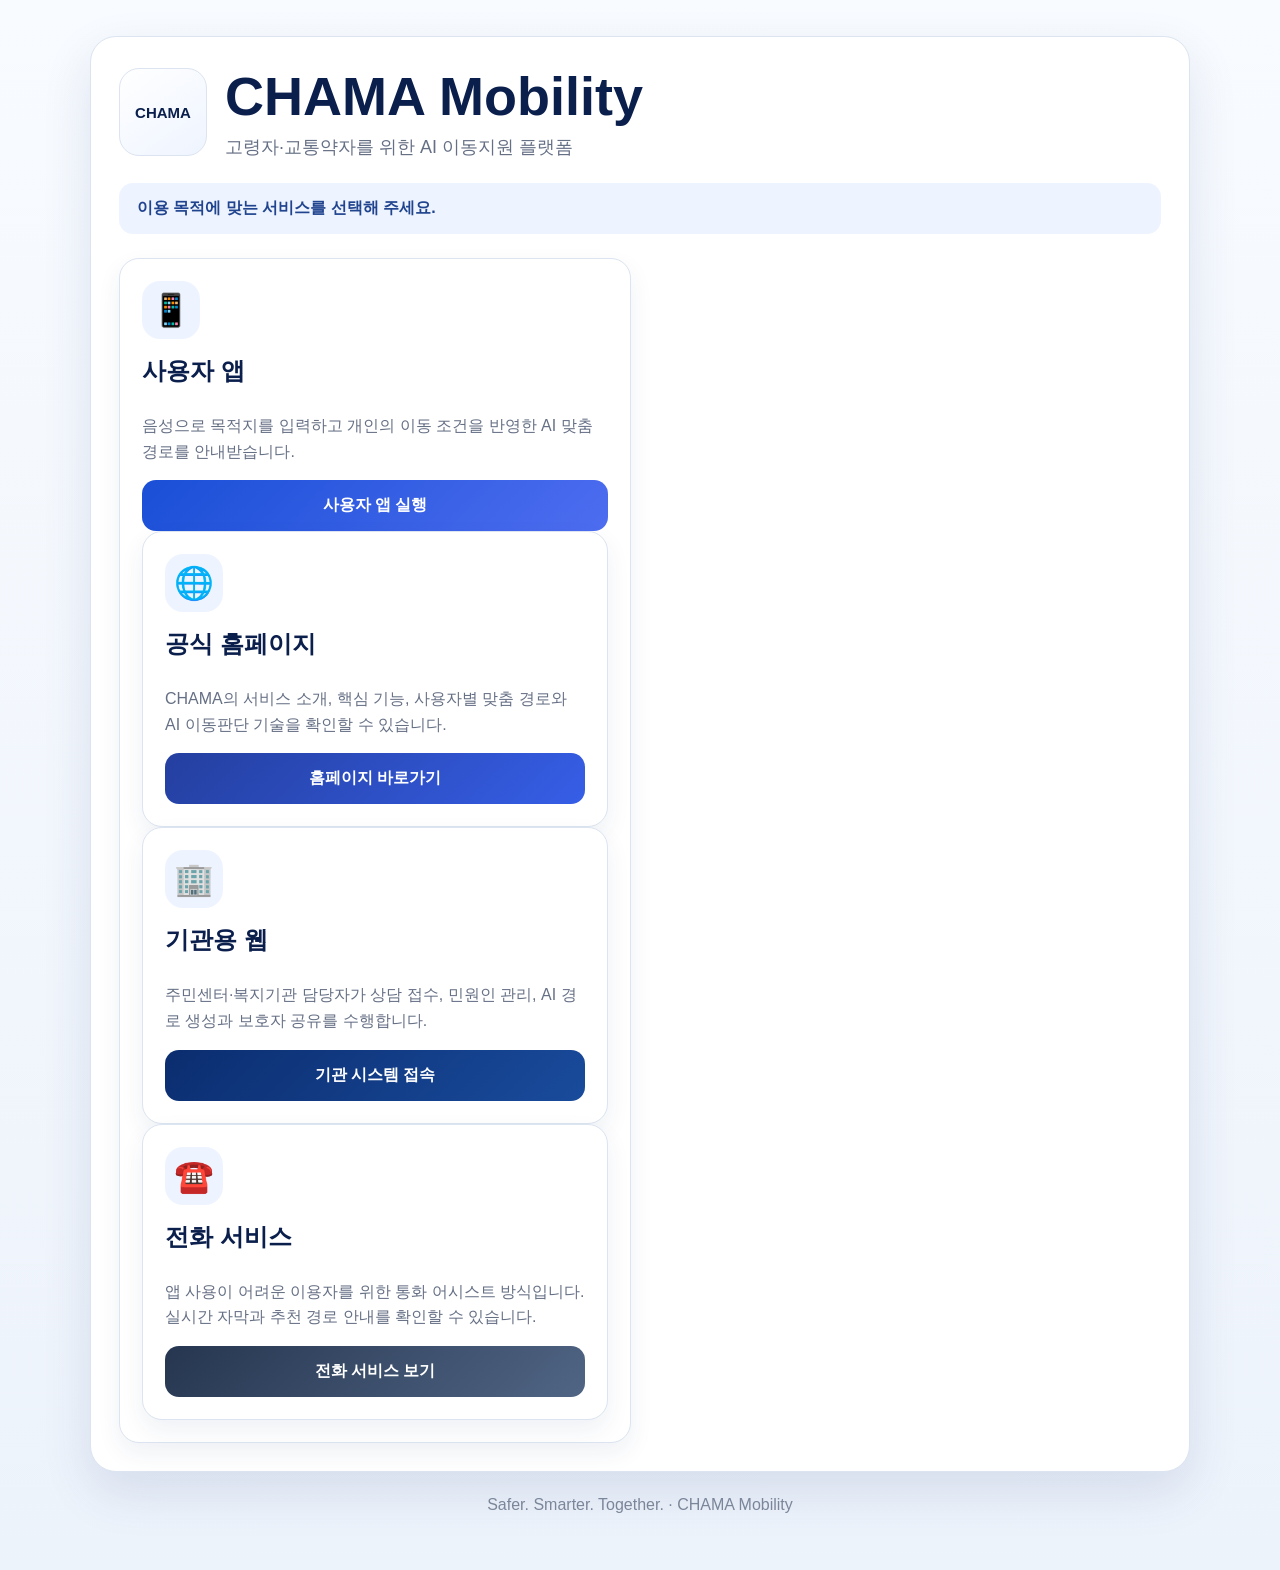
==== index.html @ bd93b7a5 "Update index.html" ====
<!doctype html>
<html lang="ko">
<head>
<meta charset="utf-8">
<meta name="viewport" content="width=device-width,initial-scale=1">
<title>CHAMA Mobility 서비스 선택</title>
<style>
:root{
  --navy:#0b1f4d;--blue:#194fd6;--blue2:#4e6df0;
  --bg:#f3f7fc;--line:#dbe4f0;--text:#17223b;--muted:#667085;
}
*{box-sizing:border-box}
body{
  margin:0;
  font-family:Arial,"Noto Sans KR",sans-serif;
  background:linear-gradient(180deg,#f8fbff,#edf3fb);
  color:var(--text);
}
.wrap{width:min(1100px,92vw);margin:0 auto;padding:36px 0 56px}
.hero{
  background:#fff;border:1px solid var(--line);border-radius:26px;padding:28px;
  box-shadow:0 20px 50px rgba(30,60,120,.12)
}
.brand{display:flex;align-items:center;gap:18px}
.logo{
  width:88px;height:88px;border-radius:20px;border:1px solid var(--line);
  background:linear-gradient(145deg,#fff,#eef4ff);
  display:grid;place-items:center;color:var(--navy);font-weight:900;font-size:15px;
}
h1{margin:0;color:var(--navy);font-size:clamp(32px,5vw,54px)}
.sub{margin:8px 0 0;color:var(--muted);font-size:18px}
.notice{
  margin-top:24px;background:#eef4ff;color:#21448f;
  padding:15px 18px;border-radius:14px;font-weight:700
}
.grid{
  display:grid;grid-template-columns:repeat(2,1fr);
  gap:18px;margin-top:24px
}
.card{
  background:#fff;border:1px solid var(--line);border-radius:20px;padding:22px;
  display:flex;flex-direction:column;min-height:270px;
  box-shadow:0 10px 24px rgba(30,60,120,.07)
}
.icon{
  font-size:32px;width:58px;height:58px;border-radius:18px;
  background:#eef4ff;display:grid;place-items:center;margin-bottom:16px
}
h2{margin:0 0 10px;color:var(--navy)}
p{color:var(--muted);line-height:1.6}
.btn{
  margin-top:auto;display:inline-flex;justify-content:center;align-items:center;
  text-decoration:none;border:0;border-radius:14px;padding:15px 16px;
  font-weight:800;font-size:16px;color:#fff;
  background:linear-gradient(135deg,var(--blue),var(--blue2));cursor:pointer
}
.btn.admin{background:linear-gradient(135deg,#0b2d6f,#194b9c)}
.btn.phone{background:linear-gradient(135deg,#263650,#506584)}
.btn.home{background:linear-gradient(135deg,#243f9f,#365ee7)}
.phone-panel{
  display:none;margin-top:24px;background:#fff;border:1px solid var(--line);
  border-radius:20px;padding:22px
}
.phone-panel.open{display:block}
.call-demo{
  background:#f7f9fd;border:1px solid var(--line);border-radius:18px;
  padding:22px;display:grid;gap:12px
}
.bubble{padding:14px 16px;border-radius:14px;max-width:82%;line-height:1.5}
.ai{background:#eaf1ff;color:#173b86}
.user{background:#f1f3f7;margin-left:auto;color:#344054}
.close{
  margin-top:14px;border:0;border-radius:12px;padding:12px 16px;
  background:#eef2f8;font-weight:700;cursor:pointer
}
footer{text-align:center;color:#7a8699;margin-top:24px}
@media(max-width:820px){
  .grid{grid-template-columns:1fr}
  .brand{align-items:flex-start}
  .logo{width:72px;height:72px}
}
</style>
</head>
<body>
<main class="wrap">
<section class="hero">
  <div class="brand">
    <div class="logo">CHAMA</div>
    <div>
      <h1>CHAMA Mobility</h1>
      <div class="sub">고령자·교통약자를 위한 AI 이동지원 플랫폼</div>
    </div>
  </div>

  <div class="notice">이용 목적에 맞는 서비스를 선택해 주세요.</div>

  <div class="grid">
    <article class="card">
      <div class="icon">📱</div>
      <h2>사용자 앱</h2>
      <p>음성으로 목적지를 입력하고 개인의 이동 조건을 반영한 AI 맞춤 경로를 안내받습니다.</p>
      <a class="btn" href="https://remix-0807-6005.ai.studio" target="_blank" rel="noopener">사용자 앱 실행</a>

    <article class="card">
      <div class="icon">🌐</div>
      <h2>공식 홈페이지</h2>
      <p>CHAMA의 서비스 소개, 핵심 기능, 사용자별 맞춤 경로와 AI 이동판단 기술을 확인할 수 있습니다.</p>
      <a class="btn home" href="https://qhtjd3754-hub.github.io/CHAMA-homepage/" target="_blank" rel="noopener">홈페이지 바로가기</a>
    </article>

    <article class="card">
      <div class="icon">🏢</div>
      <h2>기관용 웹</h2>
      <p>주민센터·복지기관 담당자가 상담 접수, 민원인 관리, AI 경로 생성과 보호자 공유를 수행합니다.</p>
     <a class="btn admin" href="https://chama-ai-0810.ai.studio" target="_blank" rel="noopener">기관 시스템 접속</a>
    </article>

    <article class="card">
      <div class="icon">☎️</div>
      <h2>전화 서비스</h2>
      <p>앱 사용이 어려운 이용자를 위한 통화 어시스트 방식입니다. 실시간 자막과 추천 경로 안내를 확인할 수 있습니다.</p>
      <button class="btn phone" id="showPhone" type="button">전화 서비스 보기</button>
    </article>
  </div>

<section class="phone-panel" id="phonePanel">
  <h2>전화 서비스 이용 예시</h2>

  <div style="text-align:center;padding:20px;">
    <img src="call-assist.png"
         alt="통화 어시스트"
         style="max-width:100%;border-radius:18px;box-shadow:0 8px 24px rgba(0,0,0,.15);">

    <p style="margin-top:20px;font-size:17px;line-height:1.7;">
      통화 중 '통화 어시스트' 버튼을 누르면 실시간 자막,
      대화 요약, 추천 경로를 한 화면에서 확인할 수 있습니다.
    </p>

    <button class="close" id="hidePhone" type="button">닫기</button>
  </div>
</section>
</section>

<footer>Safer. Smarter. Together. · CHAMA Mobility</footer>
</main>

<script>
const panel=document.getElementById('phonePanel');
document.getElementById('showPhone').onclick=()=>{
  panel.classList.add('open');
  panel.scrollIntoView({behavior:'smooth'});
};
document.getElementById('hidePhone').onclick=()=>panel.classList.remove('open');
</script>
</body>
</html>
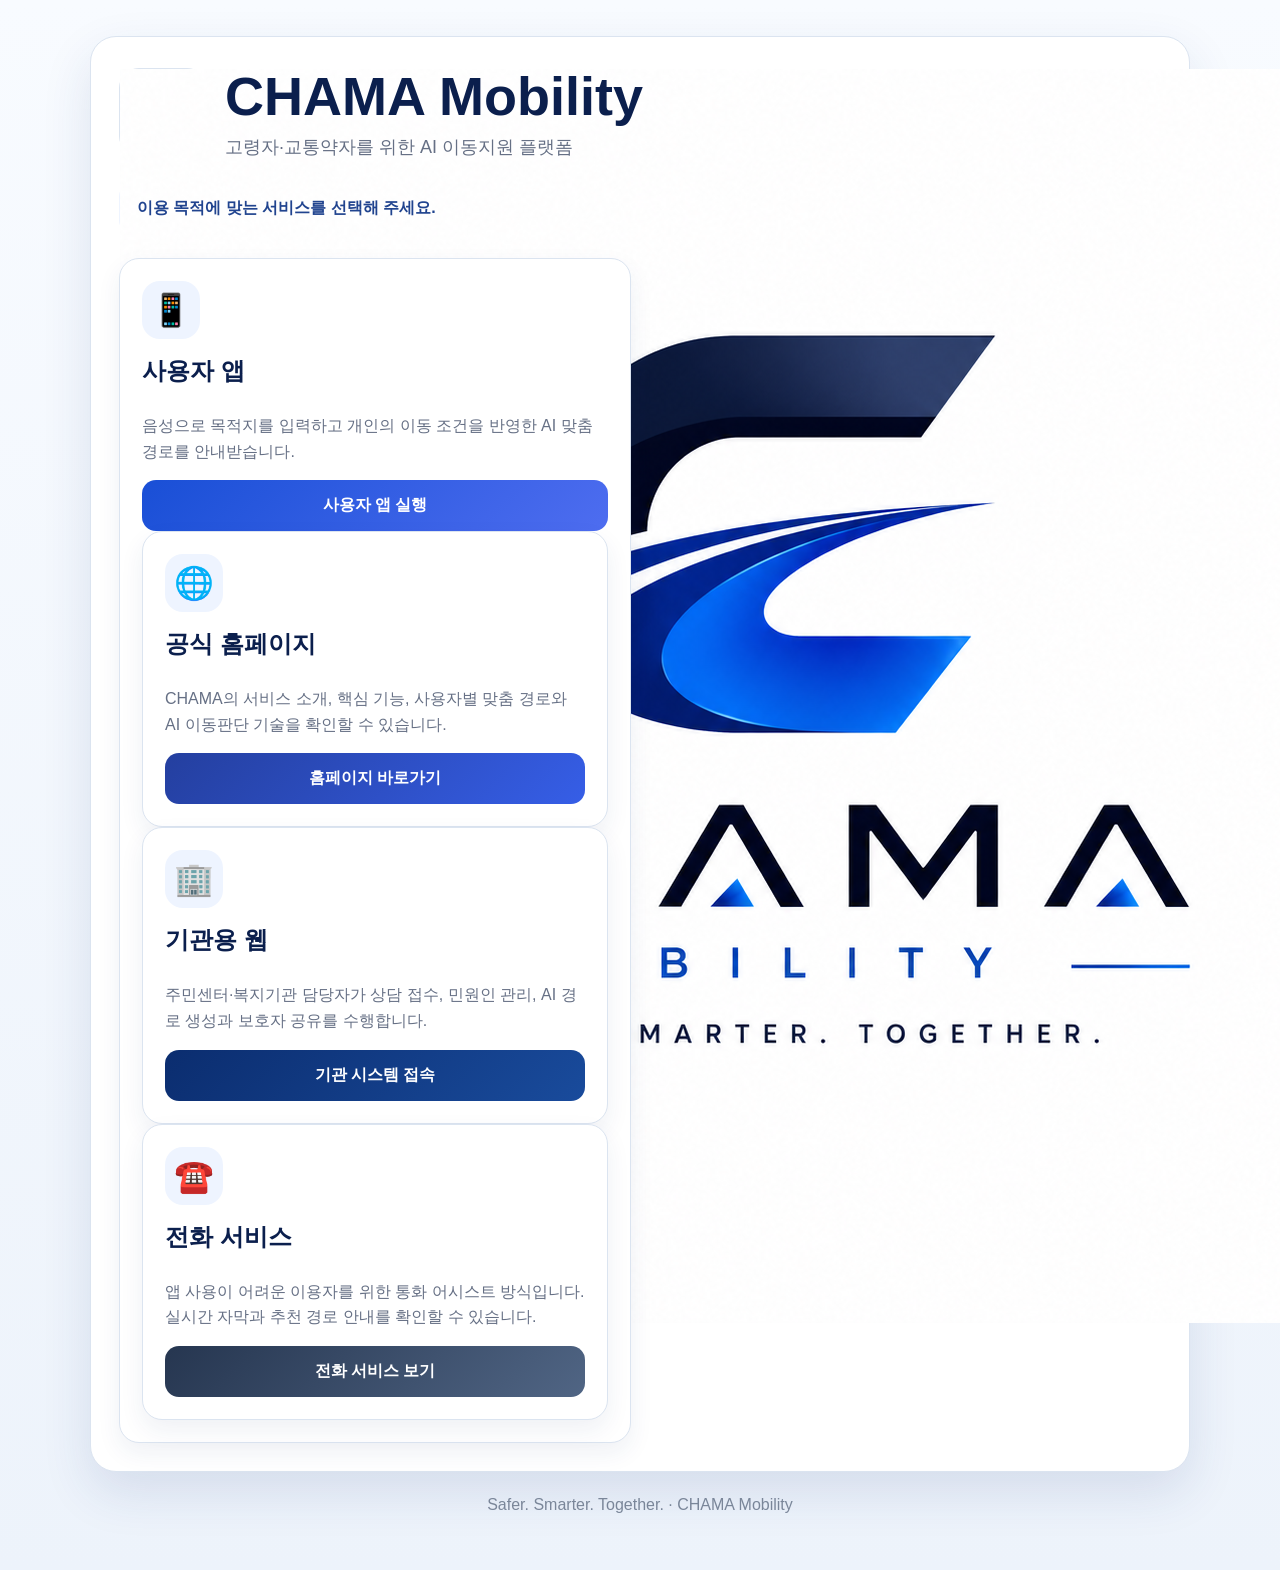
==== commit 7dfd7051: "Update index.html" ====
--- a/index.html
+++ b/index.html
@@ -75,7 +75,7 @@
 }
 footer{text-align:center;color:#7a8699;margin-top:24px}
 @media(max-width:820px){
-  .grid{grid-template-columns:1fr}
+  .grid{grid-template-columns:repeat(2,1fr)}
   .brand{align-items:flex-start}
   .logo{width:72px;height:72px}
 }
@@ -85,7 +85,7 @@
 <main class="wrap">
 <section class="hero">
   <div class="brand">
-    <div class="logo">CHAMA</div>
+    <div class="logo"><img src="assets/로고 사진.png" alt="CHAMA Mobility Logo"></div>
     <div>
       <h1>CHAMA Mobility</h1>
       <div class="sub">고령자·교통약자를 위한 AI 이동지원 플랫폼</div>
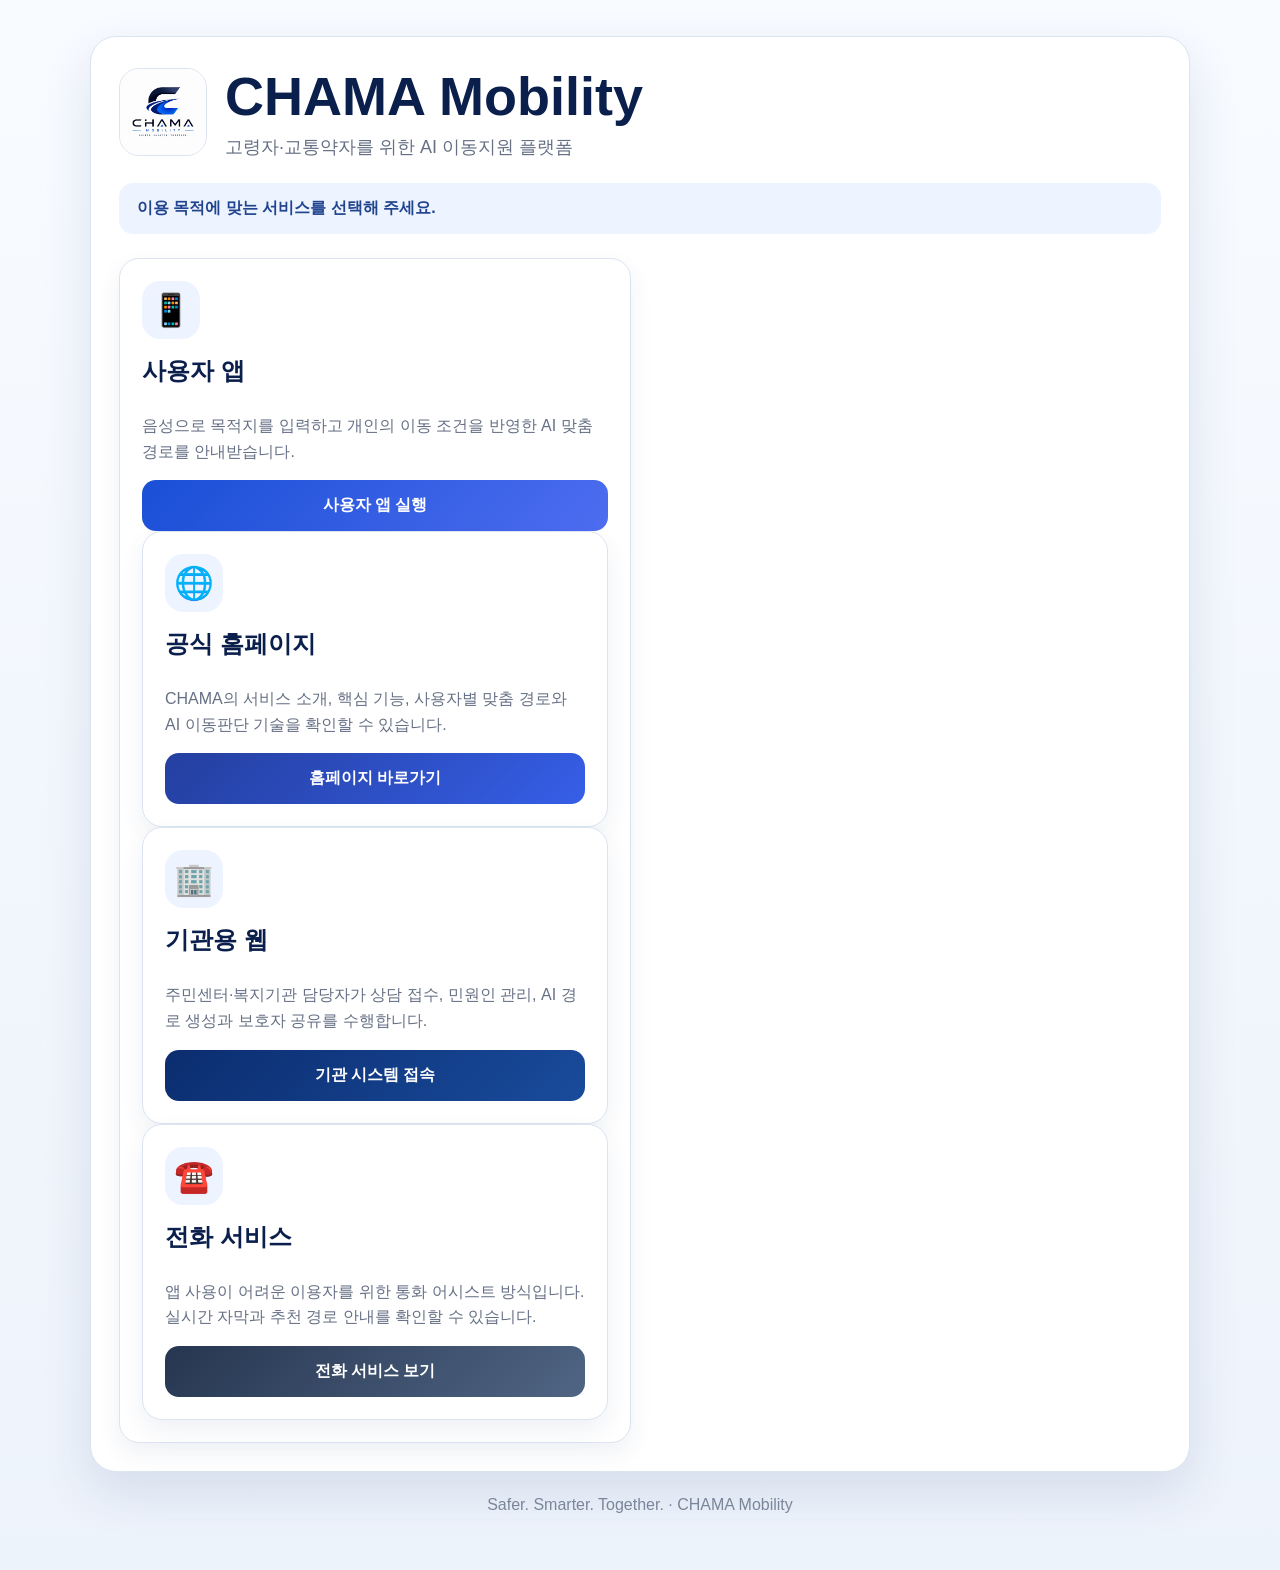
==== commit eebb6b4d: "Update index.html" ====
--- a/index.html
+++ b/index.html
@@ -24,8 +24,11 @@
 .brand{display:flex;align-items:center;gap:18px}
 .logo{
   width:88px;height:88px;border-radius:20px;border:1px solid var(--line);
-  background:linear-gradient(145deg,#fff,#eef4ff);
-  display:grid;place-items:center;color:var(--navy);font-weight:900;font-size:15px;
+  background:#fff;
+  display:flex;align-items:center;justify-content:center;overflow:hidden;
+}
+.logo img{
+  width:100%;height:100%;object-fit:contain;
 }
 h1{margin:0;color:var(--navy);font-size:clamp(32px,5vw,54px)}
 .sub{margin:8px 0 0;color:var(--muted);font-size:18px}
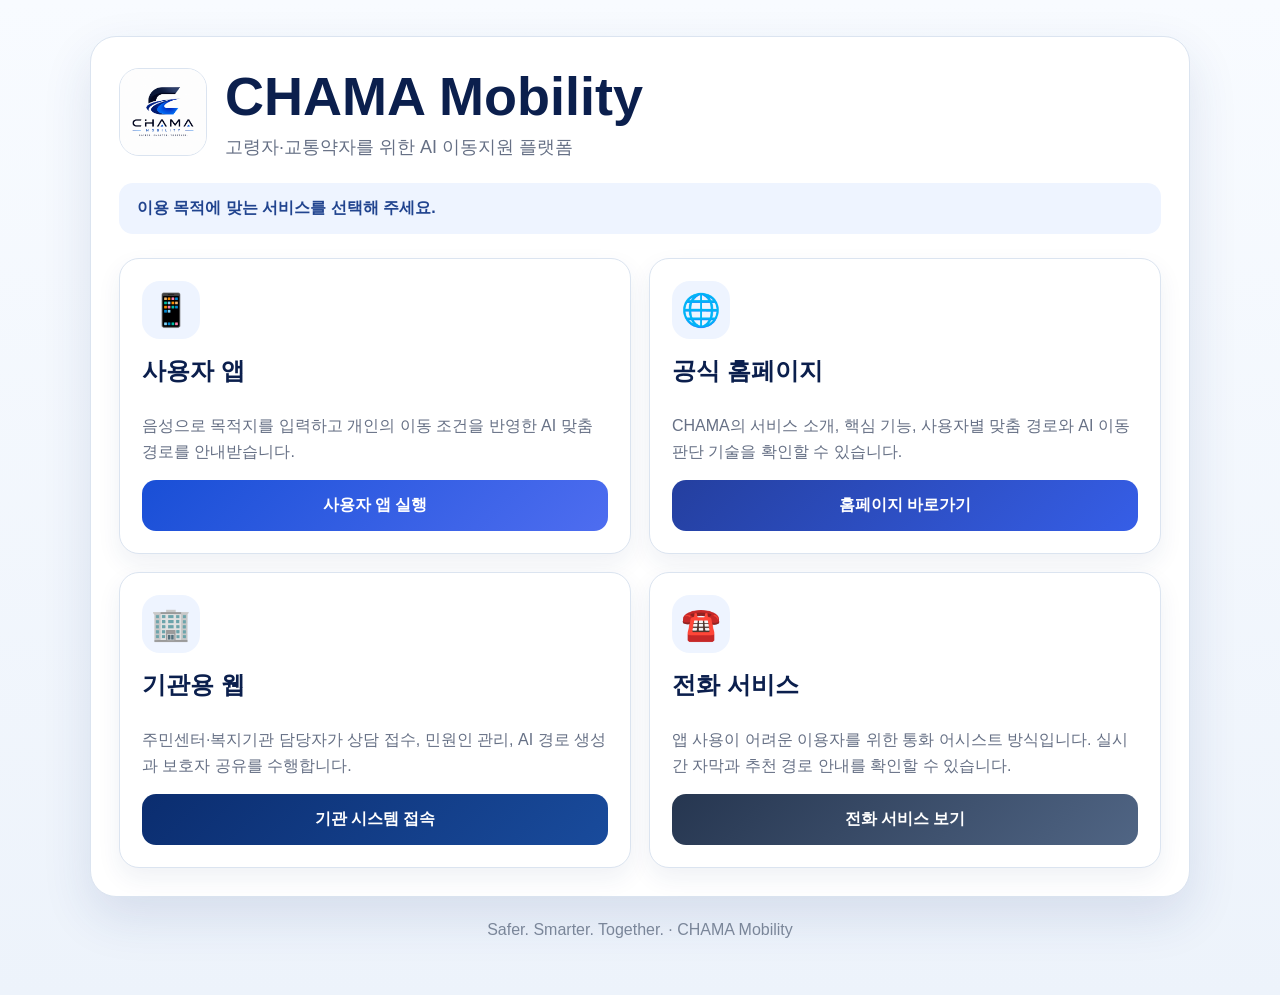
==== commit ecb20786: "Update index.html" ====
--- a/index.html
+++ b/index.html
@@ -37,8 +37,11 @@
   padding:15px 18px;border-radius:14px;font-weight:700
 }
 .grid{
-  display:grid;grid-template-columns:repeat(2,1fr);
-  gap:18px;margin-top:24px
+  display:grid !important;
+  grid-template-columns:1fr 1fr !important;
+  gap:18px;
+  margin-top:24px;
+  width:100%;
 }
 .card{
   background:#fff;border:1px solid var(--line);border-radius:20px;padding:22px;
@@ -88,7 +91,7 @@
 <main class="wrap">
 <section class="hero">
   <div class="brand">
-    <div class="logo"><img src="assets/로고 사진.png" alt="CHAMA Mobility Logo"></div>
+    <div class="logo" style="width:88px !important;height:88px !important;min-width:88px !important;overflow:hidden !important;"><img src="assets/로고 사진.png" alt="CHAMA Mobility Logo" style="width:100% !important;height:100% !important;object-fit:contain !important;display:block !important;"></div>
     <div>
       <h1>CHAMA Mobility</h1>
       <div class="sub">고령자·교통약자를 위한 AI 이동지원 플랫폼</div>
@@ -97,13 +100,13 @@
 
   <div class="notice">이용 목적에 맞는 서비스를 선택해 주세요.</div>
 
-  <div class="grid">
+  <div class="grid" style="display:grid !important;grid-template-columns:repeat(2,minmax(0,1fr)) !important;gap:18px !important;width:100% !important;">
     <article class="card">
       <div class="icon">📱</div>
       <h2>사용자 앱</h2>
       <p>음성으로 목적지를 입력하고 개인의 이동 조건을 반영한 AI 맞춤 경로를 안내받습니다.</p>
       <a class="btn" href="https://remix-0807-6005.ai.studio" target="_blank" rel="noopener">사용자 앱 실행</a>
-
+    </article>
     <article class="card">
       <div class="icon">🌐</div>
       <h2>공식 홈페이지</h2>
